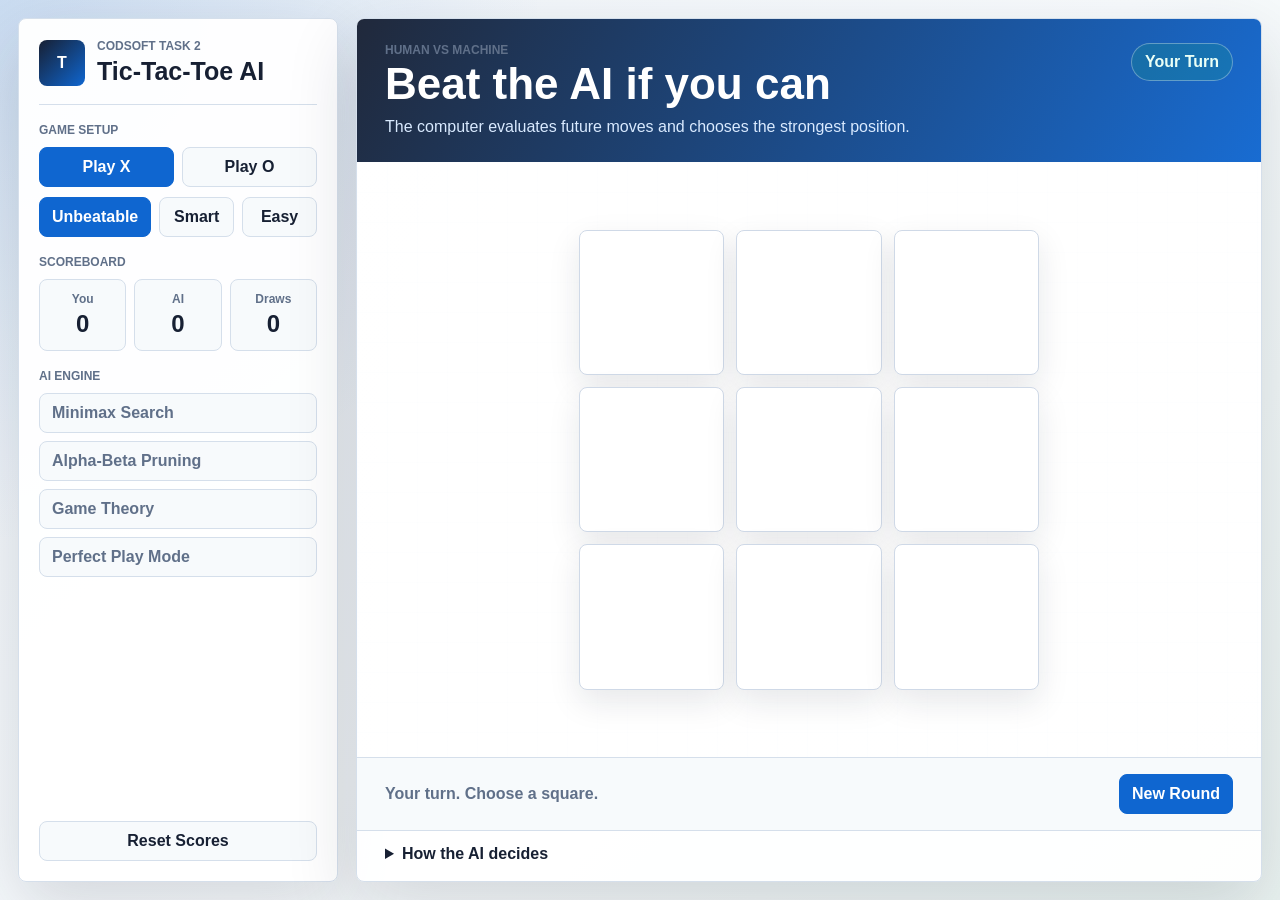
==== Task-2/index.html @ da7506ca "Add Task 2 Tic Tac Toe AI" ====
<!DOCTYPE html>
<html lang="en">
<head>
    <meta charset="UTF-8">
    <meta name="viewport" content="width=device-width, initial-scale=1.0">
    <title>Tic-Tac-Toe AI</title>
    <link rel="stylesheet" href="style.css">
</head>
<body>
    <main class="app">
        <aside class="panel">
            <div class="brand">
                <div class="brand-mark">T</div>
                <div>
                    <p class="eyebrow">CODSOFT Task 2</p>
                    <h1>Tic-Tac-Toe AI</h1>
                </div>
            </div>

            <section class="control-section">
                <p class="section-title">Game Setup</p>
                <div class="segmented" aria-label="Choose your symbol">
                    <button class="segment active" data-symbol="X" type="button">Play X</button>
                    <button class="segment" data-symbol="O" type="button">Play O</button>
                </div>
                <div class="segmented" aria-label="Choose difficulty">
                    <button class="difficulty active" data-level="unbeatable" type="button">Unbeatable</button>
                    <button class="difficulty" data-level="smart" type="button">Smart</button>
                    <button class="difficulty" data-level="easy" type="button">Easy</button>
                </div>
            </section>

            <section class="control-section">
                <p class="section-title">Scoreboard</p>
                <div class="score-grid">
                    <div>
                        <span>You</span>
                        <strong id="humanScore">0</strong>
                    </div>
                    <div>
                        <span>AI</span>
                        <strong id="aiScore">0</strong>
                    </div>
                    <div>
                        <span>Draws</span>
                        <strong id="drawScore">0</strong>
                    </div>
                </div>
            </section>

            <section class="control-section">
                <p class="section-title">AI Engine</p>
                <div class="engine-list">
                    <span>Minimax Search</span>
                    <span>Alpha-Beta Pruning</span>
                    <span>Game Theory</span>
                    <span>Perfect Play Mode</span>
                </div>
            </section>

            <button class="reset-all" id="resetAll" type="button">Reset Scores</button>
        </aside>

        <section class="game-card">
            <header class="game-header">
                <div>
                    <p class="eyebrow">Human vs Machine</p>
                    <h2>Beat the AI if you can</h2>
                    <p>The computer evaluates future moves and chooses the strongest position.</p>
                </div>
                <div class="status-pill" id="turnBadge">Your Turn</div>
            </header>

            <div class="board-wrap">
                <div class="board" id="board" aria-label="Tic-Tac-Toe board">
                    <button class="cell" data-index="0" type="button" aria-label="Cell 1"></button>
                    <button class="cell" data-index="1" type="button" aria-label="Cell 2"></button>
                    <button class="cell" data-index="2" type="button" aria-label="Cell 3"></button>
                    <button class="cell" data-index="3" type="button" aria-label="Cell 4"></button>
                    <button class="cell" data-index="4" type="button" aria-label="Cell 5"></button>
                    <button class="cell" data-index="5" type="button" aria-label="Cell 6"></button>
                    <button class="cell" data-index="6" type="button" aria-label="Cell 7"></button>
                    <button class="cell" data-index="7" type="button" aria-label="Cell 8"></button>
                    <button class="cell" data-index="8" type="button" aria-label="Cell 9"></button>
                </div>
            </div>

            <div class="message-bar">
                <p id="message">Choose a square to start.</p>
                <button id="newRound" type="button">New Round</button>
            </div>

            <details class="algorithm-panel">
                <summary>How the AI decides</summary>
                <div class="flow">
                    <span>Check board</span>
                    <span>Simulate moves</span>
                    <span>Score outcomes</span>
                    <span>Choose best move</span>
                </div>
            </details>
        </section>
    </main>

    <script src="script.js"></script>
</body>
</html>
---- Task-2/style.css ----
:root {
    --page: #eef3f8;
    --surface: #ffffff;
    --surface-soft: #f7fafc;
    --ink: #172033;
    --muted: #607089;
    --line: #d5dfeb;
    --primary: #0f66d0;
    --primary-dark: #0b4f9f;
    --accent: #15a67a;
    --danger: #d34a4a;
    --shadow: 0 24px 70px rgba(23, 32, 51, 0.16);
}

* {
    box-sizing: border-box;
}

body {
    margin: 0;
    min-height: 100vh;
    font-family: Arial, Helvetica, sans-serif;
    color: var(--ink);
    background:
        radial-gradient(circle at top left, rgba(15, 102, 208, 0.16), transparent 34rem),
        linear-gradient(135deg, #eef3f8 0%, #f8fbfd 52%, #eaf3f1 100%);
}

button {
    font: inherit;
    cursor: pointer;
}

.app {
    min-height: 100vh;
    display: grid;
    grid-template-columns: 320px minmax(0, 1fr);
    gap: 18px;
    padding: 18px;
}

.panel,
.game-card {
    background: rgba(255, 255, 255, 0.96);
    border: 1px solid var(--line);
    border-radius: 8px;
    box-shadow: var(--shadow);
}

.panel {
    display: flex;
    flex-direction: column;
    gap: 18px;
    padding: 20px;
}

.brand {
    display: flex;
    gap: 12px;
    align-items: center;
    padding-bottom: 18px;
    border-bottom: 1px solid var(--line);
}

.brand-mark {
    width: 46px;
    height: 46px;
    display: grid;
    place-items: center;
    color: #ffffff;
    font-weight: 900;
    border-radius: 8px;
    background: linear-gradient(135deg, #172033, #0f66d0);
}

.eyebrow,
.section-title,
h1,
h2,
p {
    margin: 0;
}

.eyebrow,
.section-title {
    color: var(--muted);
    font-size: 12px;
    font-weight: 800;
    text-transform: uppercase;
}

h1 {
    margin-top: 4px;
    font-size: 25px;
}

h2 {
    margin: 4px 0 8px;
    font-size: clamp(28px, 4vw, 44px);
    line-height: 1.05;
}

.control-section {
    display: grid;
    gap: 10px;
}

.segmented {
    display: grid;
    grid-template-columns: repeat(2, 1fr);
    gap: 8px;
}

.segmented:nth-of-type(2) {
    grid-template-columns: repeat(3, 1fr);
}

.segment,
.difficulty,
.reset-all,
.message-bar button {
    min-height: 40px;
    padding: 9px 12px;
    color: var(--ink);
    font-weight: 800;
    background: var(--surface-soft);
    border: 1px solid var(--line);
    border-radius: 8px;
}

.segment.active,
.difficulty.active {
    color: #ffffff;
    background: var(--primary);
    border-color: var(--primary);
}

.score-grid {
    display: grid;
    grid-template-columns: repeat(3, 1fr);
    gap: 8px;
}

.score-grid div {
    padding: 12px;
    text-align: center;
    background: var(--surface-soft);
    border: 1px solid var(--line);
    border-radius: 8px;
}

.score-grid span,
.score-grid strong {
    display: block;
}

.score-grid span {
    color: var(--muted);
    font-size: 12px;
    font-weight: 800;
}

.score-grid strong {
    margin-top: 4px;
    font-size: 24px;
}

.engine-list {
    display: grid;
    gap: 8px;
}

.engine-list span {
    padding: 10px 12px;
    color: var(--muted);
    font-weight: 800;
    background: var(--surface-soft);
    border: 1px solid var(--line);
    border-radius: 8px;
}

.reset-all {
    margin-top: auto;
}

.game-card {
    min-height: calc(100vh - 36px);
    display: flex;
    flex-direction: column;
    overflow: hidden;
}

.game-header {
    display: flex;
    align-items: flex-start;
    justify-content: space-between;
    gap: 18px;
    padding: 24px 28px;
    color: #ffffff;
    background:
        linear-gradient(120deg, rgba(23, 32, 51, 0.96), rgba(15, 102, 208, 0.96)),
        repeating-linear-gradient(135deg, rgba(255, 255, 255, 0.12) 0 1px, transparent 1px 16px);
}

.game-header p:not(.eyebrow) {
    color: #d9eaff;
    line-height: 1.45;
}

.status-pill {
    flex: 0 0 auto;
    padding: 9px 13px;
    color: #eafff6;
    font-weight: 900;
    border: 1px solid rgba(255, 255, 255, 0.32);
    border-radius: 999px;
    background: rgba(21, 166, 122, 0.22);
}

.board-wrap {
    flex: 1;
    display: grid;
    place-items: center;
    padding: 28px;
    background:
        linear-gradient(rgba(255, 255, 255, 0.9), rgba(255, 255, 255, 0.9)),
        linear-gradient(90deg, rgba(15, 102, 208, 0.06) 1px, transparent 1px),
        linear-gradient(rgba(15, 102, 208, 0.06) 1px, transparent 1px);
    background-size: auto, 30px 30px, 30px 30px;
}

.board {
    width: min(460px, 100%);
    aspect-ratio: 1;
    display: grid;
    grid-template-columns: repeat(3, 1fr);
    gap: 12px;
}

.cell {
    display: grid;
    place-items: center;
    min-width: 0;
    aspect-ratio: 1;
    color: var(--primary);
    font-size: clamp(44px, 9vw, 78px);
    font-weight: 900;
    background: #ffffff;
    border: 1px solid #cfd9e7;
    border-radius: 8px;
    box-shadow: 0 12px 32px rgba(23, 32, 51, 0.1);
}

.cell:hover:not(:disabled) {
    transform: translateY(-2px);
    border-color: var(--primary);
}

.cell:disabled {
    cursor: default;
}

.cell.ai {
    color: var(--danger);
}

.cell.win {
    color: #ffffff;
    background: var(--accent);
    border-color: var(--accent);
}

.message-bar {
    display: flex;
    align-items: center;
    justify-content: space-between;
    gap: 12px;
    padding: 16px 28px;
    border-top: 1px solid var(--line);
    background: var(--surface-soft);
}

.message-bar p {
    color: var(--muted);
    font-weight: 800;
}

.message-bar button {
    color: #ffffff;
    background: var(--primary);
    border-color: var(--primary);
}

.algorithm-panel {
    padding: 14px 28px 18px;
    border-top: 1px solid var(--line);
}

.algorithm-panel summary {
    cursor: pointer;
    font-weight: 900;
}

.flow {
    display: grid;
    grid-template-columns: repeat(4, 1fr);
    gap: 8px;
    margin-top: 12px;
}

.flow span {
    padding: 10px;
    text-align: center;
    color: var(--muted);
    font-size: 13px;
    font-weight: 800;
    background: var(--surface-soft);
    border: 1px solid var(--line);
    border-radius: 8px;
}

@media (max-width: 900px) {
    .app {
        grid-template-columns: 1fr;
    }

    .game-card {
        min-height: auto;
    }
}

@media (max-width: 620px) {
    .app {
        padding: 0;
    }

    .panel,
    .game-card {
        border-radius: 0;
        box-shadow: none;
    }

    .game-header,
    .message-bar {
        flex-direction: column;
        align-items: stretch;
    }

    .flow {
        grid-template-columns: 1fr;
    }
}
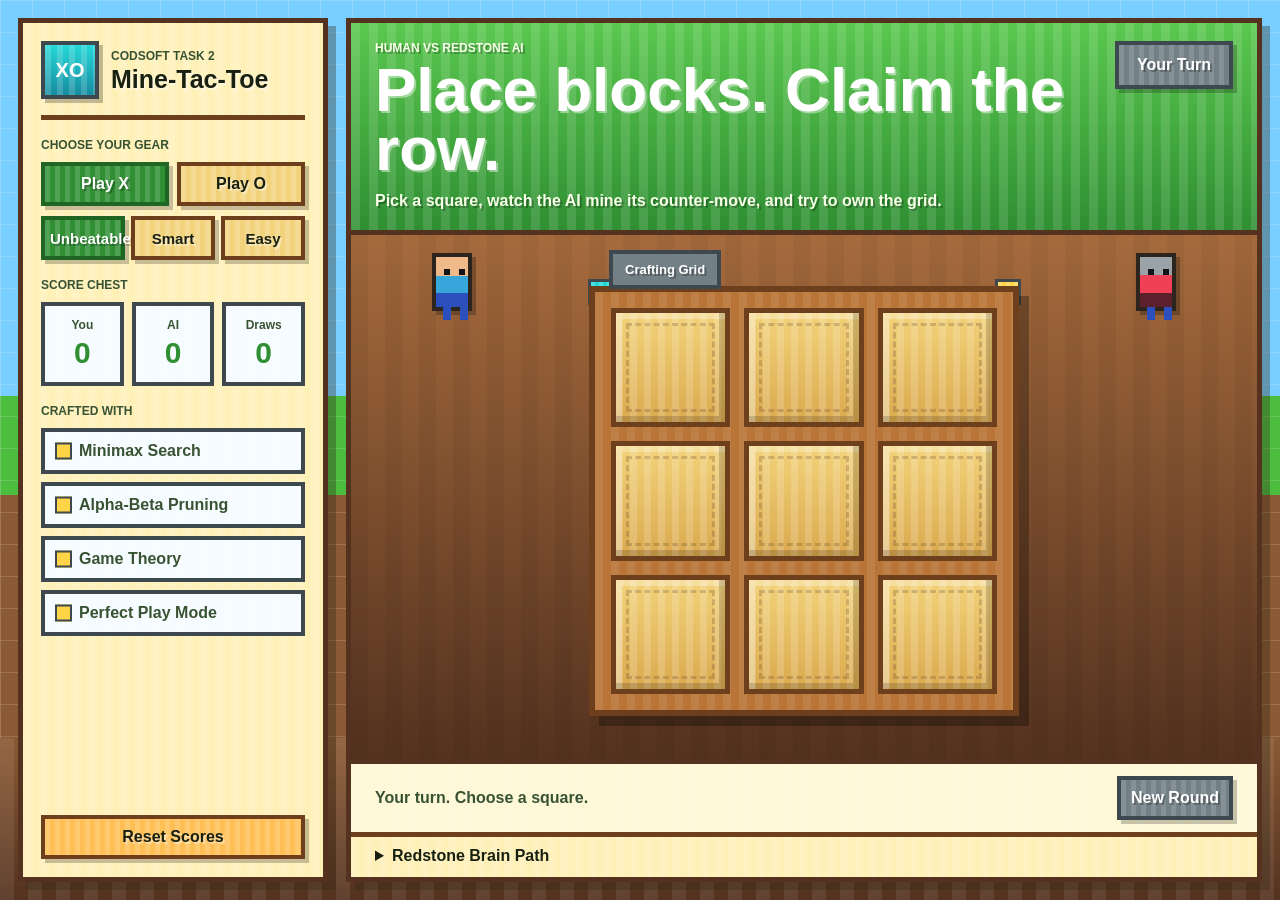
==== commit c808b479: "Make Task 2 design playful" ====
--- a/Task-2/index.html
+++ b/Task-2/index.html
@@ -7,18 +7,26 @@
     <link rel="stylesheet" href="style.css">
 </head>
 <body>
+    <div class="sky-layer" aria-hidden="true">
+        <span class="cloud cloud-one"></span>
+        <span class="cloud cloud-two"></span>
+        <span class="floating-block block-one"></span>
+        <span class="floating-block block-two"></span>
+        <span class="floating-block block-three"></span>
+    </div>
+
     <main class="app">
-        <aside class="panel">
+        <aside class="panel hud-panel">
             <div class="brand">
-                <div class="brand-mark">T</div>
+                <div class="brand-mark">XO</div>
                 <div>
                     <p class="eyebrow">CODSOFT Task 2</p>
-                    <h1>Tic-Tac-Toe AI</h1>
+                    <h1>Mine-Tac-Toe</h1>
                 </div>
             </div>
 
             <section class="control-section">
-                <p class="section-title">Game Setup</p>
+                <p class="section-title">Choose Your Gear</p>
                 <div class="segmented" aria-label="Choose your symbol">
                     <button class="segment active" data-symbol="X" type="button">Play X</button>
                     <button class="segment" data-symbol="O" type="button">Play O</button>
@@ -31,7 +39,7 @@
             </section>
 
             <section class="control-section">
-                <p class="section-title">Scoreboard</p>
+                <p class="section-title">Score Chest</p>
                 <div class="score-grid">
                     <div>
                         <span>You</span>
@@ -49,7 +57,7 @@
             </section>
 
             <section class="control-section">
-                <p class="section-title">AI Engine</p>
+                <p class="section-title">Crafted With</p>
                 <div class="engine-list">
                     <span>Minimax Search</span>
                     <span>Alpha-Beta Pruning</span>
@@ -61,17 +69,23 @@
             <button class="reset-all" id="resetAll" type="button">Reset Scores</button>
         </aside>
 
-        <section class="game-card">
+        <section class="game-card arena">
             <header class="game-header">
                 <div>
-                    <p class="eyebrow">Human vs Machine</p>
-                    <h2>Beat the AI if you can</h2>
-                    <p>The computer evaluates future moves and chooses the strongest position.</p>
+                    <p class="eyebrow">Human vs Redstone AI</p>
+                    <h2>Place blocks. Claim the row.</h2>
+                    <p>Pick a square, watch the AI mine its counter-move, and try to own the grid.</p>
                 </div>
                 <div class="status-pill" id="turnBadge">Your Turn</div>
             </header>
 
             <div class="board-wrap">
+                <div class="mini-scene" aria-hidden="true">
+                    <span class="sprite player-sprite"></span>
+                    <span class="sprite ai-sprite"></span>
+                    <span class="ore ore-one"></span>
+                    <span class="ore ore-two"></span>
+                </div>
                 <div class="board" id="board" aria-label="Tic-Tac-Toe board">
                     <button class="cell" data-index="0" type="button" aria-label="Cell 1"></button>
                     <button class="cell" data-index="1" type="button" aria-label="Cell 2"></button>
@@ -86,12 +100,12 @@
             </div>
 
             <div class="message-bar">
-                <p id="message">Choose a square to start.</p>
+                <p id="message">Choose a square to start the match.</p>
                 <button id="newRound" type="button">New Round</button>
             </div>
 
             <details class="algorithm-panel">
-                <summary>How the AI decides</summary>
+                <summary>Redstone Brain Path</summary>
                 <div class="flow">
                     <span>Check board</span>
                     <span>Simulate moves</span>
--- a/Task-2/style.css
+++ b/Task-2/style.css
@@ -1,29 +1,58 @@
 :root {
-    --page: #eef3f8;
-    --surface: #ffffff;
-    --surface-soft: #f7fafc;
-    --ink: #172033;
-    --muted: #607089;
-    --line: #d5dfeb;
-    --primary: #0f66d0;
-    --primary-dark: #0b4f9f;
-    --accent: #15a67a;
-    --danger: #d34a4a;
-    --shadow: 0 24px 70px rgba(23, 32, 51, 0.16);
+    --sky-top: #78cfff;
+    --sky-bottom: #bdefff;
+    --cloud: #f5fcff;
+    --grass: #4dbd3f;
+    --grass-dark: #2f8f32;
+    --leaf: #5ac84f;
+    --dirt: #8b5a34;
+    --dirt-dark: #54321f;
+    --stone: #738187;
+    --stone-dark: #3d494f;
+    --wood: #b87537;
+    --wood-dark: #6d3f1d;
+    --sand: #f2d27a;
+    --gold: #ffd447;
+    --redstone: #ef4056;
+    --diamond: #25d8d8;
+    --ink: #182011;
+    --muted: #385333;
+    --panel: #fff0b8;
+    --panel-soft: #fff8d6;
+    --shadow: 8px 8px 0 rgba(49, 41, 25, 0.35);
 }
 
 * {
     box-sizing: border-box;
+}
+
+html {
+    min-height: 100%;
 }
 
 body {
     margin: 0;
     min-height: 100vh;
-    font-family: Arial, Helvetica, sans-serif;
+    overflow-x: hidden;
+    font-family: "Trebuchet MS", Arial, Helvetica, sans-serif;
     color: var(--ink);
     background:
-        radial-gradient(circle at top left, rgba(15, 102, 208, 0.16), transparent 34rem),
-        linear-gradient(135deg, #eef3f8 0%, #f8fbfd 52%, #eaf3f1 100%);
+        linear-gradient(90deg, rgba(255, 255, 255, 0.18) 1px, transparent 1px),
+        linear-gradient(rgba(255, 255, 255, 0.15) 1px, transparent 1px),
+        linear-gradient(180deg, var(--sky-top) 0 44%, var(--grass) 44% 55%, var(--dirt) 55% 100%);
+    background-size: 32px 32px, 32px 32px, auto;
+}
+
+body::after {
+    content: "";
+    position: fixed;
+    inset: auto 0 0;
+    height: 18vh;
+    pointer-events: none;
+    background:
+        linear-gradient(90deg, rgba(255, 255, 255, 0.08) 50%, transparent 50%),
+        linear-gradient(180deg, var(--dirt), var(--dirt-dark));
+    background-size: 28px 28px, auto;
 }
 
 button {
@@ -31,46 +60,125 @@
     cursor: pointer;
 }
 
+.sky-layer {
+    position: fixed;
+    inset: 0;
+    overflow: hidden;
+    pointer-events: none;
+}
+
+.cloud,
+.floating-block {
+    position: absolute;
+    display: block;
+}
+
+.cloud {
+    width: 168px;
+    height: 48px;
+    background:
+        linear-gradient(90deg, transparent 0 16px, var(--cloud) 16px 64px, transparent 64px 80px, var(--cloud) 80px 152px, transparent 152px),
+        linear-gradient(90deg, var(--cloud) 0 100%);
+    filter: drop-shadow(4px 4px 0 rgba(54, 89, 117, 0.12));
+    opacity: 0.86;
+    animation: driftCloud 18s linear infinite;
+}
+
+.cloud-one {
+    top: 8%;
+    left: -180px;
+}
+
+.cloud-two {
+    top: 22%;
+    left: 62%;
+    transform: scale(0.72);
+    animation-duration: 23s;
+    animation-delay: -9s;
+}
+
+.floating-block {
+    width: 46px;
+    height: 46px;
+    border: 4px solid var(--dirt-dark);
+    background:
+        linear-gradient(var(--grass) 0 30%, var(--dirt) 30%),
+        linear-gradient(90deg, rgba(255, 255, 255, 0.15) 50%, transparent 50%);
+    background-size: auto, 12px 12px;
+    box-shadow: 5px 5px 0 rgba(49, 41, 25, 0.24);
+    animation: floatBlock 2.8s ease-in-out infinite;
+}
+
+.block-one {
+    top: 12%;
+    right: 12%;
+}
+
+.block-two {
+    top: 34%;
+    left: 5%;
+    transform: scale(0.78);
+    animation-delay: -1s;
+}
+
+.block-three {
+    top: 9%;
+    left: 42%;
+    transform: scale(0.58);
+    animation-delay: -1.9s;
+}
+
 .app {
+    position: relative;
+    z-index: 1;
     min-height: 100vh;
     display: grid;
-    grid-template-columns: 320px minmax(0, 1fr);
+    grid-template-columns: minmax(250px, 310px) minmax(0, 1fr);
     gap: 18px;
     padding: 18px;
 }
 
 .panel,
 .game-card {
-    background: rgba(255, 255, 255, 0.96);
-    border: 1px solid var(--line);
-    border-radius: 8px;
+    border: 5px solid var(--dirt-dark);
+    border-radius: 0;
     box-shadow: var(--shadow);
 }
 
-.panel {
+.hud-panel {
     display: flex;
     flex-direction: column;
     gap: 18px;
-    padding: 20px;
+    padding: 18px;
+    background:
+        linear-gradient(90deg, rgba(255, 255, 255, 0.16) 50%, transparent 50%),
+        var(--panel);
+    background-size: 16px 16px, auto;
 }
 
 .brand {
     display: flex;
     gap: 12px;
     align-items: center;
-    padding-bottom: 18px;
-    border-bottom: 1px solid var(--line);
+    padding-bottom: 16px;
+    border-bottom: 5px solid var(--wood-dark);
 }
 
 .brand-mark {
-    width: 46px;
-    height: 46px;
+    width: 58px;
+    height: 58px;
     display: grid;
     place-items: center;
     color: #ffffff;
-    font-weight: 900;
-    border-radius: 8px;
-    background: linear-gradient(135deg, #172033, #0f66d0);
+    font-size: 20px;
+    font-weight: 900;
+    border: 4px solid var(--stone-dark);
+    background:
+        linear-gradient(90deg, rgba(255, 255, 255, 0.17) 50%, transparent 50%),
+        linear-gradient(180deg, var(--diamond), #168ca0);
+    background-size: 12px 12px, auto;
+    box-shadow: 4px 4px 0 rgba(0, 0, 0, 0.24);
+    animation: bob 1.8s ease-in-out infinite;
 }
 
 .eyebrow,
@@ -85,19 +193,35 @@
 .section-title {
     color: var(--muted);
     font-size: 12px;
-    font-weight: 800;
+    font-weight: 900;
     text-transform: uppercase;
+}
+
+h1,
+h2,
+.status-pill,
+.segment,
+.difficulty,
+.reset-all,
+.message-bar button,
+.engine-list span,
+.score-grid span,
+.score-grid strong,
+.flow span {
+    letter-spacing: 0;
+    text-shadow: 2px 2px 0 rgba(255, 255, 255, 0.45);
 }
 
 h1 {
     margin-top: 4px;
     font-size: 25px;
+    line-height: 1;
 }
 
 h2 {
-    margin: 4px 0 8px;
-    font-size: clamp(28px, 4vw, 44px);
-    line-height: 1.05;
+    margin: 6px 0 10px;
+    font-size: clamp(32px, 5vw, 62px);
+    line-height: 0.95;
 }
 
 .control-section {
@@ -107,46 +231,81 @@
 
 .segmented {
     display: grid;
-    grid-template-columns: repeat(2, 1fr);
+    grid-template-columns: repeat(2, minmax(0, 1fr));
     gap: 8px;
 }
 
 .segmented:nth-of-type(2) {
-    grid-template-columns: repeat(3, 1fr);
+    grid-template-columns: repeat(3, minmax(0, 1fr));
+    gap: 6px;
 }
 
 .segment,
 .difficulty,
 .reset-all,
 .message-bar button {
-    min-height: 40px;
-    padding: 9px 12px;
+    min-width: 0;
+    min-height: 44px;
+    padding: 9px 10px;
     color: var(--ink);
-    font-weight: 800;
-    background: var(--surface-soft);
-    border: 1px solid var(--line);
-    border-radius: 8px;
+    font-weight: 900;
+    background:
+        linear-gradient(90deg, rgba(255, 255, 255, 0.18) 50%, transparent 50%),
+        var(--sand);
+    background-size: 10px 10px, auto;
+    border: 4px solid var(--wood-dark);
+    border-radius: 0;
+    box-shadow: 4px 4px 0 rgba(0, 0, 0, 0.22);
+    transition: transform 120ms ease, box-shadow 120ms ease, filter 120ms ease;
+}
+
+.difficulty {
+    padding-inline: 5px;
+    font-size: 15px;
+    line-height: 1;
+    white-space: nowrap;
+}
+
+.segment:hover,
+.difficulty:hover,
+.reset-all:hover,
+.message-bar button:hover {
+    transform: translate(-2px, -2px);
+    box-shadow: 6px 6px 0 rgba(0, 0, 0, 0.24);
+    filter: brightness(1.06);
 }
 
 .segment.active,
 .difficulty.active {
     color: #ffffff;
-    background: var(--primary);
-    border-color: var(--primary);
+    background:
+        linear-gradient(90deg, rgba(255, 255, 255, 0.16) 50%, transparent 50%),
+        var(--grass-dark);
+    background-size: 10px 10px, auto;
+    border-color: #1f6524;
+    text-shadow: 2px 2px 0 rgba(0, 0, 0, 0.26);
 }
 
 .score-grid {
     display: grid;
-    grid-template-columns: repeat(3, 1fr);
+    grid-template-columns: repeat(3, minmax(0, 1fr));
     gap: 8px;
 }
 
+.score-grid div,
+.engine-list span,
+.flow span {
+    border: 4px solid var(--stone-dark);
+    background:
+        linear-gradient(90deg, rgba(255, 255, 255, 0.12) 50%, transparent 50%),
+        var(--cloud);
+    background-size: 12px 12px, auto;
+}
+
 .score-grid div {
-    padding: 12px;
+    min-width: 0;
+    padding: 12px 8px;
     text-align: center;
-    background: var(--surface-soft);
-    border: 1px solid var(--line);
-    border-radius: 8px;
 }
 
 .score-grid span,
@@ -157,12 +316,13 @@
 .score-grid span {
     color: var(--muted);
     font-size: 12px;
-    font-weight: 800;
+    font-weight: 900;
 }
 
 .score-grid strong {
     margin-top: 4px;
-    font-size: 24px;
+    font-size: 30px;
+    color: var(--grass-dark);
 }
 
 .engine-list {
@@ -171,23 +331,38 @@
 }
 
 .engine-list span {
-    padding: 10px 12px;
+    position: relative;
+    padding: 10px 12px 10px 34px;
     color: var(--muted);
-    font-weight: 800;
-    background: var(--surface-soft);
-    border: 1px solid var(--line);
-    border-radius: 8px;
+    font-weight: 900;
+}
+
+.engine-list span::before {
+    content: "";
+    position: absolute;
+    left: 10px;
+    top: 50%;
+    width: 13px;
+    height: 13px;
+    border: 2px solid var(--stone-dark);
+    background: var(--gold);
+    transform: translateY(-50%);
 }
 
 .reset-all {
     margin-top: auto;
-}
-
-.game-card {
+    background:
+        linear-gradient(90deg, rgba(255, 255, 255, 0.16) 50%, transparent 50%),
+        #ffbf55;
+    background-size: 10px 10px, auto;
+}
+
+.arena {
     min-height: calc(100vh - 36px);
-    display: flex;
-    flex-direction: column;
+    display: grid;
+    grid-template-rows: auto minmax(0, 1fr) auto auto;
     overflow: hidden;
+    background: var(--panel-soft);
 }
 
 .game-header {
@@ -195,79 +370,237 @@
     align-items: flex-start;
     justify-content: space-between;
     gap: 18px;
-    padding: 24px 28px;
+    padding: 18px 24px;
     color: #ffffff;
-    background:
-        linear-gradient(120deg, rgba(23, 32, 51, 0.96), rgba(15, 102, 208, 0.96)),
-        repeating-linear-gradient(135deg, rgba(255, 255, 255, 0.12) 0 1px, transparent 1px 16px);
-}
-
+    border-bottom: 5px solid var(--dirt-dark);
+    background:
+        linear-gradient(90deg, rgba(255, 255, 255, 0.12) 50%, transparent 50%),
+        linear-gradient(180deg, var(--leaf), var(--grass-dark));
+    background-size: 18px 18px, auto;
+}
+
+.game-header .eyebrow,
 .game-header p:not(.eyebrow) {
-    color: #d9eaff;
+    color: #f7ffe8;
+    text-shadow: 2px 2px 0 rgba(0, 0, 0, 0.26);
+}
+
+.game-header p:not(.eyebrow) {
+    max-width: 640px;
     line-height: 1.45;
+    font-weight: 800;
 }
 
 .status-pill {
     flex: 0 0 auto;
-    padding: 9px 13px;
-    color: #eafff6;
-    font-weight: 900;
-    border: 1px solid rgba(255, 255, 255, 0.32);
-    border-radius: 999px;
-    background: rgba(21, 166, 122, 0.22);
+    min-width: 118px;
+    padding: 11px 13px;
+    text-align: center;
+    color: #ffffff;
+    font-weight: 900;
+    border: 4px solid var(--stone-dark);
+    background:
+        linear-gradient(90deg, rgba(255, 255, 255, 0.13) 50%, transparent 50%),
+        var(--stone);
+    background-size: 10px 10px, auto;
+    box-shadow: 4px 4px 0 rgba(0, 0, 0, 0.22);
+    text-shadow: 2px 2px 0 rgba(0, 0, 0, 0.3);
+}
+
+body.ai-thinking .status-pill {
+    animation: pulseBlock 650ms infinite alternate;
+    background-color: var(--redstone);
 }
 
 .board-wrap {
-    flex: 1;
+    position: relative;
     display: grid;
     place-items: center;
-    padding: 28px;
-    background:
-        linear-gradient(rgba(255, 255, 255, 0.9), rgba(255, 255, 255, 0.9)),
-        linear-gradient(90deg, rgba(15, 102, 208, 0.06) 1px, transparent 1px),
-        linear-gradient(rgba(15, 102, 208, 0.06) 1px, transparent 1px);
-    background-size: auto, 30px 30px, 30px 30px;
+    min-height: 420px;
+    padding: 34px 24px 26px;
+    background:
+        linear-gradient(90deg, rgba(0, 0, 0, 0.05) 50%, transparent 50%),
+        linear-gradient(180deg, #a66b3d, var(--dirt-dark));
+    background-size: 34px 34px, auto;
+}
+
+.mini-scene {
+    position: absolute;
+    inset: 10px 20px auto;
+    height: 66px;
+    pointer-events: none;
+}
+
+.sprite,
+.ore {
+    position: absolute;
+    display: block;
+}
+
+.sprite {
+    bottom: 0;
+    width: 40px;
+    height: 58px;
+    border: 4px solid #2d241e;
+    box-shadow: 4px 4px 0 rgba(0, 0, 0, 0.25);
+    animation: characterHop 1.6s ease-in-out infinite;
+}
+
+.sprite::before,
+.sprite::after {
+    content: "";
+    position: absolute;
+}
+
+.sprite::before {
+    left: 8px;
+    top: 12px;
+    width: 6px;
+    height: 6px;
+    background: #151515;
+    box-shadow: 15px 0 0 #151515;
+}
+
+.sprite::after {
+    left: 7px;
+    bottom: -13px;
+    width: 8px;
+    height: 13px;
+    background: #2b4fbd;
+    box-shadow: 17px 0 0 #2b4fbd;
+}
+
+.player-sprite {
+    left: 7%;
+    background:
+        linear-gradient(#f0b98a 0 38%, #36a6db 38% 72%, #2b4fbd 72%);
+}
+
+.ai-sprite {
+    right: 7%;
+    background:
+        linear-gradient(#9aa3a7 0 36%, var(--redstone) 36% 72%, #5b202b 72%);
+    animation-delay: -0.8s;
+}
+
+.ore {
+    bottom: 6px;
+    width: 26px;
+    height: 26px;
+    border: 3px solid var(--stone-dark);
+    background:
+        linear-gradient(90deg, rgba(255, 255, 255, 0.18) 50%, transparent 50%),
+        var(--diamond);
+    background-size: 8px 8px, auto;
+    animation: sparkle 900ms infinite alternate;
+}
+
+.ore-one {
+    left: 25%;
+}
+
+.ore-two {
+    right: 25%;
+    background-color: var(--gold);
+    animation-delay: -400ms;
 }
 
 .board {
-    width: min(460px, 100%);
+    position: relative;
+    width: min(430px, 100%);
     aspect-ratio: 1;
     display: grid;
-    grid-template-columns: repeat(3, 1fr);
-    gap: 12px;
+    grid-template-columns: repeat(3, minmax(0, 1fr));
+    gap: 14px;
+    padding: 16px;
+    border: 6px solid var(--wood-dark);
+    background:
+        linear-gradient(90deg, rgba(255, 255, 255, 0.08) 50%, transparent 50%),
+        var(--wood);
+    background-size: 16px 16px, auto;
+    box-shadow: 10px 10px 0 rgba(0, 0, 0, 0.3);
+}
+
+.board::before {
+    content: "Crafting Grid";
+    position: absolute;
+    left: 14px;
+    top: -42px;
+    padding: 8px 12px;
+    color: #ffffff;
+    font-size: 13px;
+    font-weight: 900;
+    border: 4px solid var(--stone-dark);
+    background: var(--stone);
+    text-shadow: 2px 2px 0 rgba(0, 0, 0, 0.28);
 }
 
 .cell {
+    position: relative;
     display: grid;
     place-items: center;
     min-width: 0;
     aspect-ratio: 1;
-    color: var(--primary);
-    font-size: clamp(44px, 9vw, 78px);
-    font-weight: 900;
-    background: #ffffff;
-    border: 1px solid #cfd9e7;
-    border-radius: 8px;
-    box-shadow: 0 12px 32px rgba(23, 32, 51, 0.1);
+    overflow: hidden;
+    color: var(--diamond);
+    font-size: clamp(46px, 9vw, 88px);
+    font-weight: 900;
+    background:
+        linear-gradient(90deg, rgba(255, 255, 255, 0.16) 50%, transparent 50%),
+        linear-gradient(180deg, var(--sand), #dbaa4f);
+    background-size: 14px 14px, auto;
+    border: 5px solid var(--wood-dark);
+    border-radius: 0;
+    box-shadow: inset -6px -6px 0 rgba(0, 0, 0, 0.16), inset 6px 6px 0 rgba(255, 255, 255, 0.28);
+    transition: transform 120ms ease, filter 120ms ease, box-shadow 120ms ease;
+}
+
+.cell::before {
+    content: "";
+    position: absolute;
+    inset: 10px;
+    border: 3px dashed rgba(84, 50, 31, 0.22);
 }
 
 .cell:hover:not(:disabled) {
-    transform: translateY(-2px);
-    border-color: var(--primary);
+    transform: translateY(-6px) scale(1.035);
+    filter: brightness(1.09);
+    box-shadow: inset -6px -6px 0 rgba(0, 0, 0, 0.16), inset 6px 6px 0 rgba(255, 255, 255, 0.28), 0 8px 0 rgba(0, 0, 0, 0.15);
 }
 
 .cell:disabled {
     cursor: default;
 }
 
+.cell.placed {
+    animation: popBlock 220ms ease-out;
+}
+
 .cell.ai {
-    color: var(--danger);
+    color: var(--redstone);
 }
 
 .cell.win {
-    color: #ffffff;
-    background: var(--accent);
-    border-color: var(--accent);
+    color: #1b220f;
+    background:
+        linear-gradient(90deg, rgba(255, 255, 255, 0.17) 50%, transparent 50%),
+        var(--gold);
+    border-color: #ad8611;
+    animation: winFlash 600ms infinite alternate;
+}
+
+.block-burst {
+    position: absolute;
+    width: 9px;
+    height: 9px;
+    pointer-events: none;
+    background: var(--gold);
+    border: 2px solid var(--dirt-dark);
+    animation: burst 520ms ease-out forwards;
+}
+
+.block-burst:nth-child(2n) {
+    background: var(--diamond);
 }
 
 .message-bar {
@@ -275,25 +608,36 @@
     align-items: center;
     justify-content: space-between;
     gap: 12px;
-    padding: 16px 28px;
-    border-top: 1px solid var(--line);
-    background: var(--surface-soft);
+    padding: 12px 24px;
+    border-top: 5px solid var(--dirt-dark);
+    background:
+        linear-gradient(90deg, rgba(255, 255, 255, 0.13) 50%, transparent 50%),
+        var(--panel-soft);
+    background-size: 14px 14px, auto;
 }
 
 .message-bar p {
     color: var(--muted);
-    font-weight: 800;
+    font-weight: 900;
 }
 
 .message-bar button {
     color: #ffffff;
-    background: var(--primary);
-    border-color: var(--primary);
+    background:
+        linear-gradient(90deg, rgba(255, 255, 255, 0.13) 50%, transparent 50%),
+        var(--stone);
+    background-size: 10px 10px, auto;
+    border-color: var(--stone-dark);
+    text-shadow: 2px 2px 0 rgba(0, 0, 0, 0.28);
 }
 
 .algorithm-panel {
-    padding: 14px 28px 18px;
-    border-top: 1px solid var(--line);
+    padding: 10px 24px 12px;
+    border-top: 5px solid var(--wood-dark);
+    background:
+        linear-gradient(90deg, rgba(255, 255, 255, 0.14) 50%, transparent 50%),
+        var(--panel);
+    background-size: 14px 14px, auto;
 }
 
 .algorithm-panel summary {
@@ -303,7 +647,7 @@
 
 .flow {
     display: grid;
-    grid-template-columns: repeat(4, 1fr);
+    grid-template-columns: repeat(4, minmax(0, 1fr));
     gap: 8px;
     margin-top: 12px;
 }
@@ -313,30 +657,136 @@
     text-align: center;
     color: var(--muted);
     font-size: 13px;
-    font-weight: 800;
-    background: var(--surface-soft);
-    border: 1px solid var(--line);
-    border-radius: 8px;
-}
-
-@media (max-width: 900px) {
+    font-weight: 900;
+}
+
+@keyframes driftCloud {
+    from {
+        translate: -8vw 0;
+    }
+    to {
+        translate: 120vw 0;
+    }
+}
+
+@keyframes floatBlock {
+    0%,
+    100% {
+        translate: 0 0;
+    }
+    50% {
+        translate: 0 -14px;
+    }
+}
+
+@keyframes bob {
+    0%,
+    100% {
+        transform: translateY(0);
+    }
+    50% {
+        transform: translateY(-5px);
+    }
+}
+
+@keyframes characterHop {
+    0%,
+    100% {
+        transform: translateY(0);
+    }
+    50% {
+        transform: translateY(-7px);
+    }
+}
+
+@keyframes sparkle {
+    from {
+        filter: brightness(1);
+    }
+    to {
+        filter: brightness(1.35);
+    }
+}
+
+@keyframes popBlock {
+    0% {
+        transform: scale(0.78) rotate(-3deg);
+    }
+    70% {
+        transform: scale(1.08) rotate(2deg);
+    }
+    100% {
+        transform: scale(1) rotate(0);
+    }
+}
+
+@keyframes winFlash {
+    from {
+        filter: brightness(1);
+    }
+    to {
+        filter: brightness(1.28);
+    }
+}
+
+@keyframes pulseBlock {
+    from {
+        transform: translateY(0);
+    }
+    to {
+        transform: translateY(-5px);
+    }
+}
+
+@keyframes burst {
+    from {
+        opacity: 1;
+        transform: translate(0, 0) scale(1);
+    }
+    to {
+        opacity: 0;
+        transform: translate(var(--burst-x), var(--burst-y)) scale(0.2);
+    }
+}
+
+@media (prefers-reduced-motion: reduce) {
+    *,
+    *::before,
+    *::after {
+        animation-duration: 1ms !important;
+        animation-iteration-count: 1 !important;
+        scroll-behavior: auto !important;
+    }
+}
+
+@media (max-width: 980px) {
     .app {
         grid-template-columns: 1fr;
     }
 
+    .arena {
+        min-height: auto;
+    }
+
+    .hud-panel {
+        order: 2;
+    }
+
     .game-card {
-        min-height: auto;
-    }
-}
-
-@media (max-width: 620px) {
+        order: 1;
+    }
+}
+
+@media (max-width: 680px) {
     .app {
+        gap: 0;
         padding: 0;
     }
 
     .panel,
     .game-card {
-        border-radius: 0;
+        border-left: 0;
+        border-right: 0;
         box-shadow: none;
     }
 
@@ -346,6 +796,26 @@
         align-items: stretch;
     }
 
+    .board-wrap {
+        min-height: 410px;
+        padding: 72px 16px 26px;
+    }
+
+    .mini-scene {
+        inset: 10px 16px auto;
+    }
+
+    .board {
+        gap: 9px;
+        padding: 10px;
+    }
+
+    .cell {
+        border-width: 4px;
+        font-size: clamp(40px, 17vw, 72px);
+    }
+
+    .segmented:nth-of-type(2),
     .flow {
         grid-template-columns: 1fr;
     }
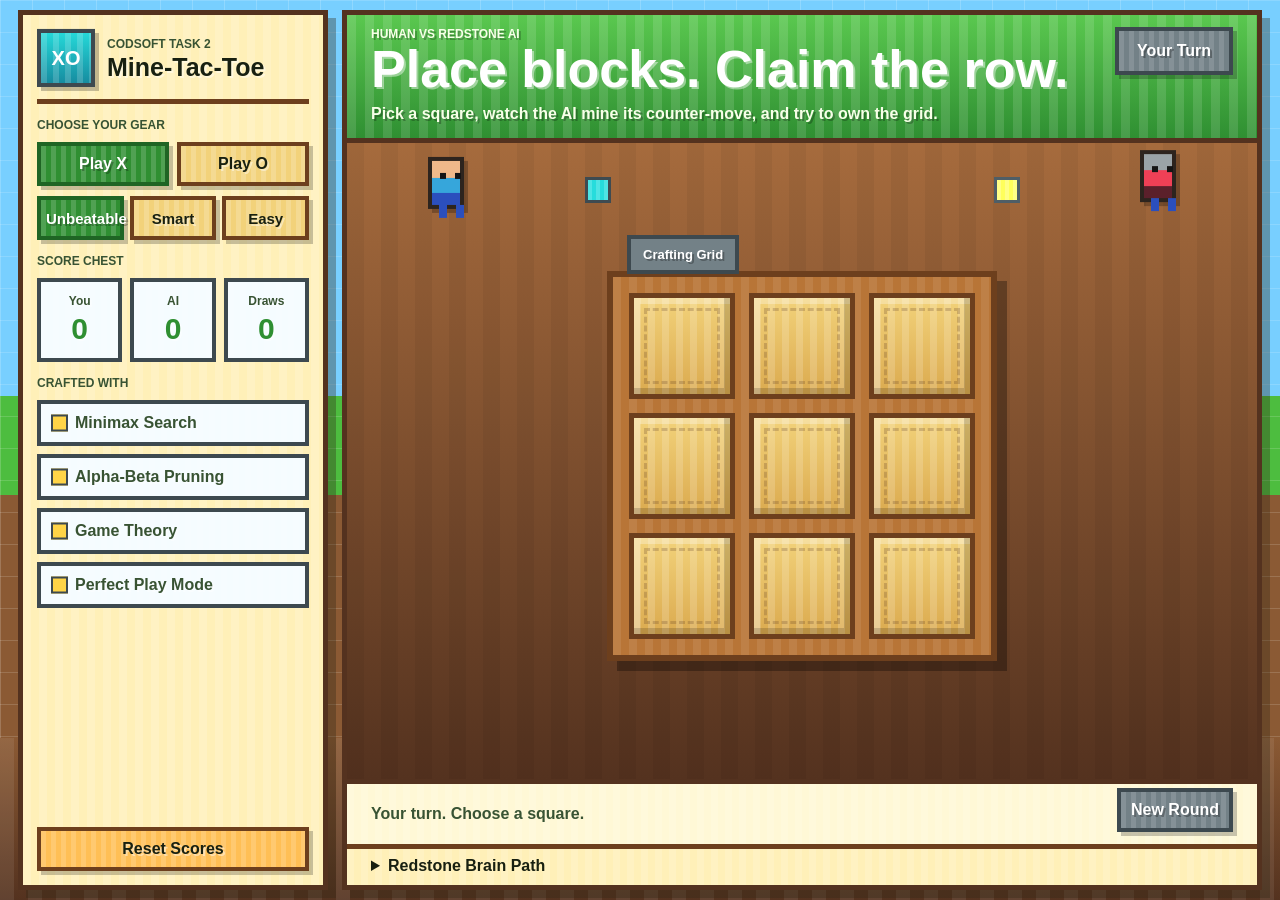
==== commit afb0e1b5: "Fix Task 2 GitHub Pages path" ====
--- a/Task-2/index.html
+++ b/Task-2/index.html
@@ -3,119 +3,11 @@
 <head>
     <meta charset="UTF-8">
     <meta name="viewport" content="width=device-width, initial-scale=1.0">
-    <title>Tic-Tac-Toe AI</title>
-    <link rel="stylesheet" href="style.css">
+    <meta http-equiv="refresh" content="0; url=../Task-2-Tic-Tac-Toe/index.html">
+    <title>Redirecting to Tic-Tac-Toe</title>
 </head>
 <body>
-    <div class="sky-layer" aria-hidden="true">
-        <span class="cloud cloud-one"></span>
-        <span class="cloud cloud-two"></span>
-        <span class="floating-block block-one"></span>
-        <span class="floating-block block-two"></span>
-        <span class="floating-block block-three"></span>
-    </div>
-
-    <main class="app">
-        <aside class="panel hud-panel">
-            <div class="brand">
-                <div class="brand-mark">XO</div>
-                <div>
-                    <p class="eyebrow">CODSOFT Task 2</p>
-                    <h1>Mine-Tac-Toe</h1>
-                </div>
-            </div>
-
-            <section class="control-section">
-                <p class="section-title">Choose Your Gear</p>
-                <div class="segmented" aria-label="Choose your symbol">
-                    <button class="segment active" data-symbol="X" type="button">Play X</button>
-                    <button class="segment" data-symbol="O" type="button">Play O</button>
-                </div>
-                <div class="segmented" aria-label="Choose difficulty">
-                    <button class="difficulty active" data-level="unbeatable" type="button">Unbeatable</button>
-                    <button class="difficulty" data-level="smart" type="button">Smart</button>
-                    <button class="difficulty" data-level="easy" type="button">Easy</button>
-                </div>
-            </section>
-
-            <section class="control-section">
-                <p class="section-title">Score Chest</p>
-                <div class="score-grid">
-                    <div>
-                        <span>You</span>
-                        <strong id="humanScore">0</strong>
-                    </div>
-                    <div>
-                        <span>AI</span>
-                        <strong id="aiScore">0</strong>
-                    </div>
-                    <div>
-                        <span>Draws</span>
-                        <strong id="drawScore">0</strong>
-                    </div>
-                </div>
-            </section>
-
-            <section class="control-section">
-                <p class="section-title">Crafted With</p>
-                <div class="engine-list">
-                    <span>Minimax Search</span>
-                    <span>Alpha-Beta Pruning</span>
-                    <span>Game Theory</span>
-                    <span>Perfect Play Mode</span>
-                </div>
-            </section>
-
-            <button class="reset-all" id="resetAll" type="button">Reset Scores</button>
-        </aside>
-
-        <section class="game-card arena">
-            <header class="game-header">
-                <div>
-                    <p class="eyebrow">Human vs Redstone AI</p>
-                    <h2>Place blocks. Claim the row.</h2>
-                    <p>Pick a square, watch the AI mine its counter-move, and try to own the grid.</p>
-                </div>
-                <div class="status-pill" id="turnBadge">Your Turn</div>
-            </header>
-
-            <div class="board-wrap">
-                <div class="mini-scene" aria-hidden="true">
-                    <span class="sprite player-sprite"></span>
-                    <span class="sprite ai-sprite"></span>
-                    <span class="ore ore-one"></span>
-                    <span class="ore ore-two"></span>
-                </div>
-                <div class="board" id="board" aria-label="Tic-Tac-Toe board">
-                    <button class="cell" data-index="0" type="button" aria-label="Cell 1"></button>
-                    <button class="cell" data-index="1" type="button" aria-label="Cell 2"></button>
-                    <button class="cell" data-index="2" type="button" aria-label="Cell 3"></button>
-                    <button class="cell" data-index="3" type="button" aria-label="Cell 4"></button>
-                    <button class="cell" data-index="4" type="button" aria-label="Cell 5"></button>
-                    <button class="cell" data-index="5" type="button" aria-label="Cell 6"></button>
-                    <button class="cell" data-index="6" type="button" aria-label="Cell 7"></button>
-                    <button class="cell" data-index="7" type="button" aria-label="Cell 8"></button>
-                    <button class="cell" data-index="8" type="button" aria-label="Cell 9"></button>
-                </div>
-            </div>
-
-            <div class="message-bar">
-                <p id="message">Choose a square to start the match.</p>
-                <button id="newRound" type="button">New Round</button>
-            </div>
-
-            <details class="algorithm-panel">
-                <summary>Redstone Brain Path</summary>
-                <div class="flow">
-                    <span>Check board</span>
-                    <span>Simulate moves</span>
-                    <span>Score outcomes</span>
-                    <span>Choose best move</span>
-                </div>
-            </details>
-        </section>
-    </main>
-
-    <script src="script.js"></script>
+    <p>Opening Task 2 Tic-Tac-Toe...</p>
+    <p><a href="../Task-2-Tic-Tac-Toe/index.html">Open Task 2 Tic-Tac-Toe</a></p>
 </body>
 </html>
